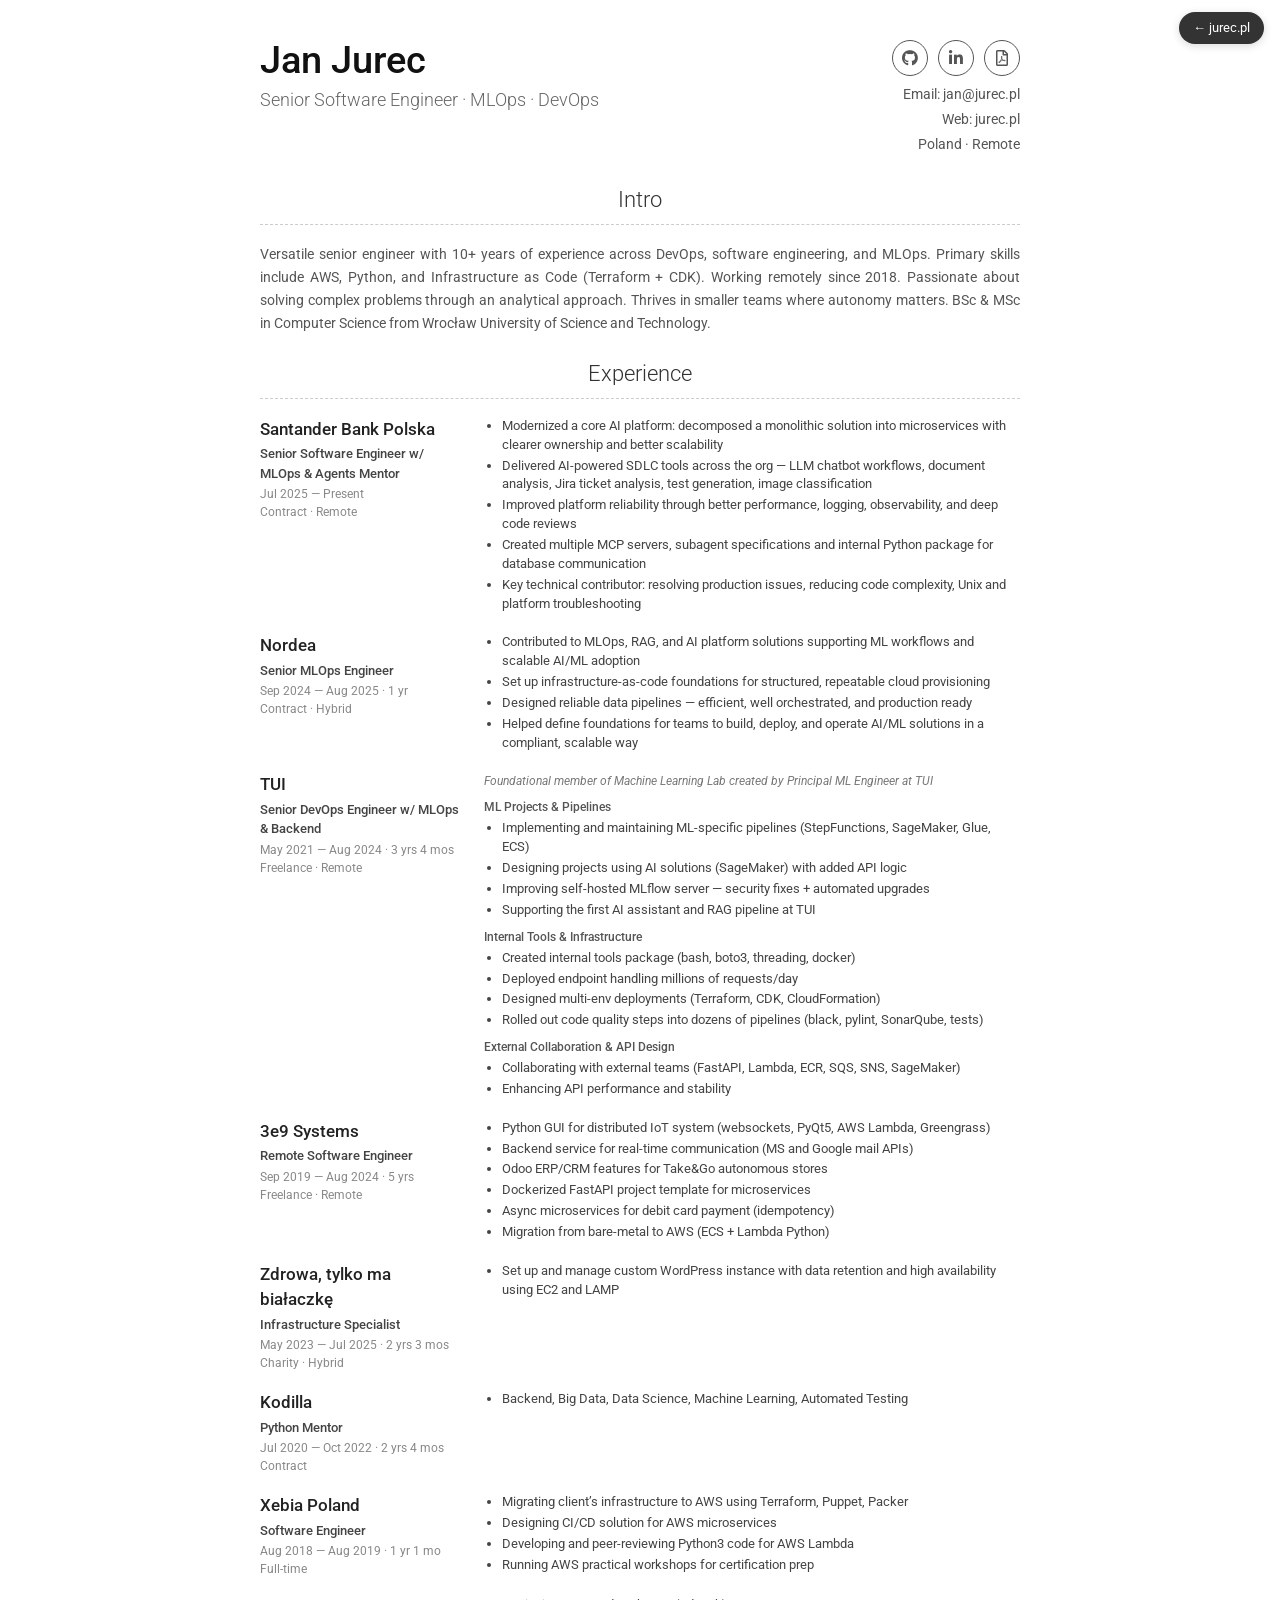
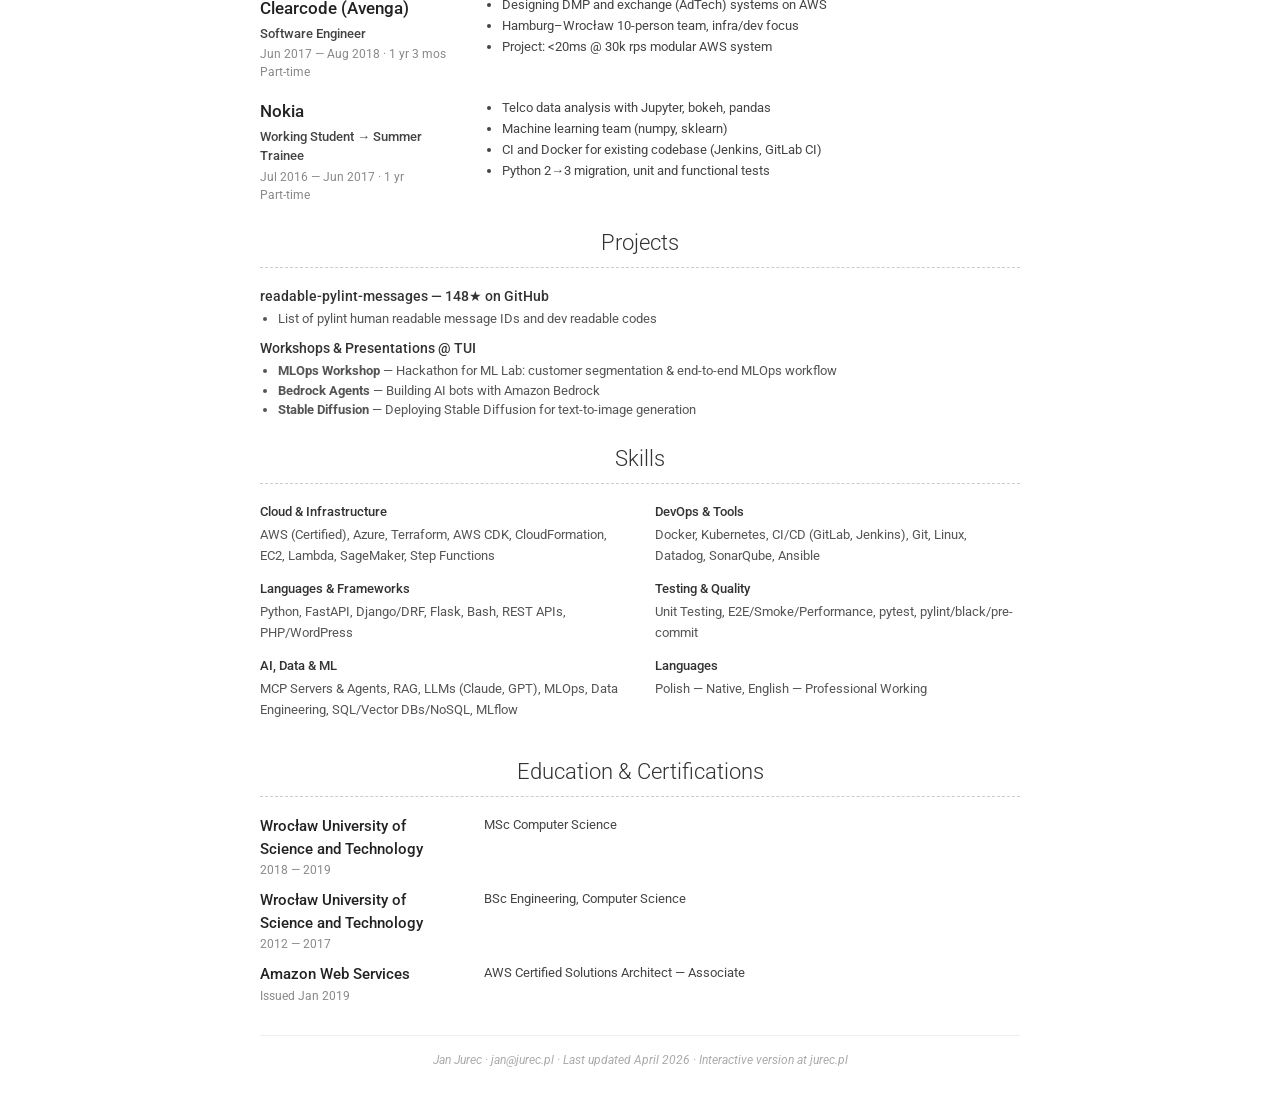
==== cv/index.html @ b870130b "Add CV page, copilot fixes, minimize bug fix, rage mode guard - CV desktop icon, start menu item, te" ====
<!DOCTYPE html>
<html lang="en">
<head>
  <meta charset="utf-8">
  <meta http-equiv="X-UA-Compatible" content="IE=edge">
  <meta name="viewport" content="width=device-width, initial-scale=1">
  <title>Jan Jurec — CV</title>
  <meta name="description" content="Jan Jurec — Senior Software Engineer, MLOps, DevOps, AWS, Python">
  <meta property="og:title" content="Jan Jurec | CV">
  <meta property="og:description" content="Senior Software Engineer — MLOps, DevOps, AWS, Python">
  <meta property="og:url" content="https://jan.jurec.pl/">
  <meta property="og:type" content="website">
  <link rel="shortcut icon" type="image/x-icon" href="/favicon.ico">
  <link rel="stylesheet" href="https://fonts.googleapis.com/css2?family=Roboto:ital,wght@0,100;0,300;0,400;0,500;0,700;1,300;1,400&display=swap">
  <link rel="stylesheet" href="https://use.fontawesome.com/releases/v5.11.2/css/all.css">
  <style>
    @page { size: A4 portrait; margin: 12mm 14mm; }

    *, *::before, *::after { box-sizing: border-box; margin: 0; padding: 0; }

    body {
      font-family: Roboto, sans-serif;
      -webkit-font-smoothing: antialiased;
      color: #333;
      font-size: 15px;
      line-height: 1.5;
      background: #fff;
    }

    a { color: #477dca; text-decoration: none; }
    a:hover { color: #2a5db0; text-decoration: underline; }

    .page { max-width: 800px; margin: 0 auto; padding: 40px 20px; }

    /* === HEADER === */
    .header { display: flex; justify-content: space-between; align-items: flex-start; margin-bottom: 25px; }
    .header-left h1 { font-size: 38px; font-weight: 500; line-height: 1.1; color: #111; }
    .header-left h2 { font-size: 18px; font-weight: 300; color: #666; margin-top: 4px; }
    .header-right { text-align: right; font-size: 14px; line-height: 1.8; color: #555; }
    .header-right a { color: #555; font-weight: 400; }
    .header-right a:hover { color: #477dca; }

    .social-icons { list-style: none; display: flex; justify-content: flex-end; gap: 10px; margin-bottom: 6px; }
    .social-icons a {
      display: flex; align-items: center; justify-content: center;
      width: 36px; height: 36px; border-radius: 50%; border: 1.5px solid #555;
      color: #555; transition: all 0.2s; font-size: 16px;
    }
    .social-icons a:hover { color: #fff; background: #333; border-color: #333; text-decoration: none; }

    /* === SECTIONS === */
    .section { margin-bottom: 22px; }
    .section-title {
      font-size: 22px; font-weight: 300; color: #333; text-align: center;
      border-bottom: 1px dashed #ccc; padding-bottom: 8px; margin-bottom: 18px;
    }

    /* === INTRO === */
    .intro { font-size: 14px; color: #555; line-height: 1.65; text-align: justify; }

    /* === JOBS === */
    .job { display: flex; gap: 24px; margin-bottom: 18px; }
    .job-left { flex: 0 0 200px; min-width: 200px; }
    .job-company { font-size: 17px; font-weight: 500; color: #222; margin-bottom: 2px; }
    .job-role { font-size: 13px; font-weight: 500; color: #444; }
    .job-meta { font-size: 12px; color: #888; margin-top: 2px; }
    .job-right { flex: 1; }
    .job-right ul { padding-left: 18px; margin: 0; }
    .job-right li { font-size: 13px; color: #444; margin-bottom: 2px; line-height: 1.45; }
    .job-highlight { font-size: 12px; font-style: italic; color: #777; margin-bottom: 6px; }
    .job-sub { font-size: 12px; font-weight: 500; color: #555; margin: 8px 0 3px; }

    /* === PROJECTS === */
    .project { margin-bottom: 10px; }
    .project-name { font-size: 14px; font-weight: 500; }
    .project-name a { color: #333; }
    .project-name a:hover { color: #477dca; }
    .project-desc { font-size: 13px; color: #555; margin-top: 1px; }
    .project ul { padding-left: 18px; margin: 2px 0 0; }
    .project li { font-size: 13px; color: #555; }

    /* === SKILLS === */
    .skills-grid { display: flex; gap: 30px; }
    .skills-col { flex: 1; }
    .skill-group { margin-bottom: 12px; }
    .skill-label { font-size: 13px; font-weight: 500; color: #333; margin-bottom: 4px; }
    .skill-items { font-size: 13px; color: #555; line-height: 1.6; }

    /* === EDUCATION === */
    .edu { display: flex; gap: 24px; margin-bottom: 10px; }
    .edu-left { flex: 0 0 200px; min-width: 200px; }
    .edu-school { font-size: 15px; font-weight: 500; color: #222; }
    .edu-degree { font-size: 13px; font-weight: 400; color: #444; }
    .edu-year { font-size: 12px; color: #888; margin-top: 1px; }

    /* === FOOTER === */
    .footer { text-align: center; font-size: 12px; color: #aaa; font-style: italic; margin-top: 30px; padding-top: 15px; border-top: 1px solid #eee; }
    .footer a { color: #aaa; }
    .footer a:hover { color: #477dca; }

    /* === BACK LINK === */
    .back-link {
      position: fixed; top: 12px; right: 16px; z-index: 100;
      font-size: 13px; background: #333; color: #fff;
      padding: 6px 14px; border-radius: 16px;
      transition: background 0.2s; box-shadow: 0 2px 8px rgba(0,0,0,0.15);
    }
    .back-link:hover { background: #555; color: #fff; text-decoration: none; }

    /* === MOBILE === */
    @media screen and (max-width: 640px) {
      .header { flex-direction: column; text-align: center; }
      .header-right { text-align: center; margin-top: 10px; }
      .social-icons { justify-content: center; }
      .job, .edu { flex-direction: column; gap: 4px; }
      .job-left, .edu-left { flex: none; min-width: auto; }
      .skills-grid { flex-direction: column; gap: 10px; }
    }

    /* === PRINT === */
    @media print {
      body { font-size: 10px !important; line-height: 1.35 !important; color: #000 !important; }
      .page { padding: 0; max-width: 100%; }
      .no-print { display: none !important; }
      a { color: #000 !important; }
      a[href]:after { content: none !important; }

      .header { margin-bottom: 12px; }
      .header-left h1 { font-size: 24px !important; }
      .header-left h2 { font-size: 12px !important; }
      .header-right { font-size: 10px !important; line-height: 1.5 !important; }

      .section { margin-bottom: 10px; }
      .section-title { font-size: 14px !important; margin-bottom: 8px; padding-bottom: 4px; }

      .intro { font-size: 10px !important; }

      .job { margin-bottom: 8px; gap: 12px; }
      .job-left { flex: 0 0 140px; min-width: 140px; }
      .job-company { font-size: 11px !important; }
      .job-role { font-size: 9px !important; }
      .job-meta { font-size: 8px !important; }
      .job-right li { font-size: 9px !important; margin-bottom: 0; }
      .job-highlight { font-size: 8.5px !important; }
      .job-sub { font-size: 9px !important; margin: 4px 0 1px; }

      .project-name { font-size: 10px !important; }
      .project-desc, .project li { font-size: 9px !important; }

      .skill-label { font-size: 9.5px !important; }
      .skill-items { font-size: 9px !important; line-height: 1.4 !important; }
      .skill-group { margin-bottom: 5px; }
      .skills-grid { gap: 15px; }

      .edu { margin-bottom: 5px; gap: 12px; }
      .edu-left { flex: 0 0 140px; min-width: 140px; }
      .edu-school { font-size: 10px !important; }
      .edu-degree { font-size: 9px !important; }
      .edu-year { font-size: 8px !important; }

      .footer { margin-top: 10px; padding-top: 6px; font-size: 8px !important; }

      .job, .edu, .project { page-break-inside: avoid; }
    }
  </style>
</head>
<body>

<a href="https://jurec.pl" class="back-link no-print">&#8592; jurec.pl</a>

<div class="page">

  <!-- HEADER -->
  <div class="header">
    <div class="header-left">
      <h1>Jan Jurec</h1>
      <h2>Senior Software Engineer &middot; MLOps &middot; DevOps</h2>
    </div>
    <div class="header-right">
      <ul class="social-icons no-print">
        <li><a href="https://github.com/janjur" target="_blank" title="GitHub"><i class="fab fa-github"></i></a></li>
        <li><a href="https://www.linkedin.com/in/janjur/" target="_blank" title="LinkedIn"><i class="fab fa-linkedin-in"></i></a></li>
        <li><a href="javascript:window.print()" title="Print / Save as PDF"><i class="far fa-file-pdf"></i></a></li>
      </ul>
      <div>Email: <a href="mailto:jan@jurec.pl">jan@jurec.pl</a></div>
      <div>Web: <a href="https://jurec.pl" target="_blank">jurec.pl</a></div>
      <div>Poland &middot; Remote</div>
    </div>
  </div>

  <!-- INTRO -->
  <div class="section">
    <div class="section-title">Intro</div>
    <div class="intro">
      Versatile senior engineer with 10+ years of experience across DevOps, software engineering, and MLOps.
      Primary skills include AWS, Python, and Infrastructure as Code (Terraform&nbsp;+&nbsp;CDK).
      Working remotely since 2018. Passionate about solving complex problems through an analytical approach.
      Thrives in smaller teams where autonomy matters. BSc&nbsp;&amp;&nbsp;MSc in Computer Science from Wroc&#322;aw University of Science and Technology.
    </div>
  </div>

  <!-- EXPERIENCE -->
  <div class="section">
    <div class="section-title">Experience</div>

    <div class="job">
      <div class="job-left">
        <div class="job-company">Santander Bank Polska</div>
        <div class="job-role">Senior Software Engineer w/ MLOps &amp; Agents Mentor</div>
        <div class="job-meta">Jul 2025 &#8212; Present<br>Contract &middot; Remote</div>
      </div>
      <div class="job-right">
        <ul>
          <li>Modernized a core AI platform: decomposed a monolithic solution into microservices with clearer ownership and better scalability</li>
          <li>Delivered AI-powered SDLC tools across the org &#8212; LLM chatbot workflows, document analysis, Jira ticket analysis, test generation, image classification</li>
          <li>Improved platform reliability through better performance, logging, observability, and deep code reviews</li>
          <li>Created multiple MCP servers, subagent specifications and internal Python package for database communication</li>
          <li>Key technical contributor: resolving production issues, reducing code complexity, Unix and platform troubleshooting</li>
        </ul>
      </div>
    </div>

    <div class="job">
      <div class="job-left">
        <div class="job-company">Nordea</div>
        <div class="job-role">Senior MLOps Engineer</div>
        <div class="job-meta">Sep 2024 &#8212; Aug 2025 &middot; 1 yr<br>Contract &middot; Hybrid</div>
      </div>
      <div class="job-right">
        <ul>
          <li>Contributed to MLOps, RAG, and AI platform solutions supporting ML workflows and scalable AI/ML adoption</li>
          <li>Set up infrastructure-as-code foundations for structured, repeatable cloud provisioning</li>
          <li>Designed reliable data pipelines &#8212; efficient, well orchestrated, and production ready</li>
          <li>Helped define foundations for teams to build, deploy, and operate AI/ML solutions in a compliant, scalable way</li>
        </ul>
      </div>
    </div>

    <div class="job">
      <div class="job-left">
        <div class="job-company">TUI</div>
        <div class="job-role">Senior DevOps Engineer w/ MLOps &amp; Backend</div>
        <div class="job-meta">May 2021 &#8212; Aug 2024 &middot; 3 yrs 4 mos<br>Freelance &middot; Remote</div>
      </div>
      <div class="job-right">
        <div class="job-highlight">Foundational member of Machine Learning Lab created by Principal ML Engineer at TUI</div>
        <div class="job-sub">ML Projects &amp; Pipelines</div>
        <ul>
          <li>Implementing and maintaining ML-specific pipelines (StepFunctions, SageMaker, Glue, ECS)</li>
          <li>Designing projects using AI solutions (SageMaker) with added API logic</li>
          <li>Improving self-hosted MLflow server &#8212; security fixes + automated upgrades</li>
          <li>Supporting the first AI assistant and RAG pipeline at TUI</li>
        </ul>
        <div class="job-sub">Internal Tools &amp; Infrastructure</div>
        <ul>
          <li>Created internal tools package (bash, boto3, threading, docker)</li>
          <li>Deployed endpoint handling millions of requests/day</li>
          <li>Designed multi-env deployments (Terraform, CDK, CloudFormation)</li>
          <li>Rolled out code quality steps into dozens of pipelines (black, pylint, SonarQube, tests)</li>
        </ul>
        <div class="job-sub">External Collaboration &amp; API Design</div>
        <ul>
          <li>Collaborating with external teams (FastAPI, Lambda, ECR, SQS, SNS, SageMaker)</li>
          <li>Enhancing API performance and stability</li>
        </ul>
      </div>
    </div>

    <div class="job">
      <div class="job-left">
        <div class="job-company">3e9 Systems</div>
        <div class="job-role">Remote Software Engineer</div>
        <div class="job-meta">Sep 2019 &#8212; Aug 2024 &middot; 5 yrs<br>Freelance &middot; Remote</div>
      </div>
      <div class="job-right">
        <ul>
          <li>Python GUI for distributed IoT system (websockets, PyQt5, AWS Lambda, Greengrass)</li>
          <li>Backend service for real-time communication (MS and Google mail APIs)</li>
          <li>Odoo ERP/CRM features for Take&amp;Go autonomous stores</li>
          <li>Dockerized FastAPI project template for microservices</li>
          <li>Async microservices for debit card payment (idempotency)</li>
          <li>Migration from bare-metal to AWS (ECS + Lambda Python)</li>
        </ul>
      </div>
    </div>

    <div class="job">
      <div class="job-left">
        <div class="job-company">Zdrowa, tylko ma bia&#322;aczk&#281;</div>
        <div class="job-role">Infrastructure Specialist</div>
        <div class="job-meta">May 2023 &#8212; Jul 2025 &middot; 2 yrs 3 mos<br>Charity &middot; Hybrid</div>
      </div>
      <div class="job-right">
        <ul>
          <li>Set up and manage custom WordPress instance with data retention and high availability using EC2 and LAMP</li>
        </ul>
      </div>
    </div>

    <div class="job">
      <div class="job-left">
        <div class="job-company">Kodilla</div>
        <div class="job-role">Python Mentor</div>
        <div class="job-meta">Jul 2020 &#8212; Oct 2022 &middot; 2 yrs 4 mos<br>Contract</div>
      </div>
      <div class="job-right">
        <ul>
          <li>Backend, Big Data, Data Science, Machine Learning, Automated Testing</li>
        </ul>
      </div>
    </div>

    <div class="job">
      <div class="job-left">
        <div class="job-company">Xebia Poland</div>
        <div class="job-role">Software Engineer</div>
        <div class="job-meta">Aug 2018 &#8212; Aug 2019 &middot; 1 yr 1 mo<br>Full-time</div>
      </div>
      <div class="job-right">
        <ul>
          <li>Migrating client&#8217;s infrastructure to AWS using Terraform, Puppet, Packer</li>
          <li>Designing CI/CD solution for AWS microservices</li>
          <li>Developing and peer-reviewing Python3 code for AWS Lambda</li>
          <li>Running AWS practical workshops for certification prep</li>
        </ul>
      </div>
    </div>

    <div class="job">
      <div class="job-left">
        <div class="job-company">Clearcode (Avenga)</div>
        <div class="job-role">Software Engineer</div>
        <div class="job-meta">Jun 2017 &#8212; Aug 2018 &middot; 1 yr 3 mos<br>Part-time</div>
      </div>
      <div class="job-right">
        <ul>
          <li>Designing DMP and exchange (AdTech) systems on AWS</li>
          <li>Hamburg&#8211;Wroc&#322;aw 10-person team, infra/dev focus</li>
          <li>Project: &lt;20ms @ 30k rps modular AWS system</li>
        </ul>
      </div>
    </div>

    <div class="job">
      <div class="job-left">
        <div class="job-company">Nokia</div>
        <div class="job-role">Working Student &#8594; Summer Trainee</div>
        <div class="job-meta">Jul 2016 &#8212; Jun 2017 &middot; 1 yr<br>Part-time</div>
      </div>
      <div class="job-right">
        <ul>
          <li>Telco data analysis with Jupyter, bokeh, pandas</li>
          <li>Machine learning team (numpy, sklearn)</li>
          <li>CI and Docker for existing codebase (Jenkins, GitLab CI)</li>
          <li>Python 2&#8594;3 migration, unit and functional tests</li>
        </ul>
      </div>
    </div>
  </div>

  <!-- PROJECTS -->
  <div class="section">
    <div class="section-title">Projects</div>

    <div class="project">
      <div class="project-name"><a href="https://github.com/janjur/readable-pylint-messages" target="_blank">readable-pylint-messages</a> &#8212; 148&#9733; on GitHub</div>
      <ul><li>List of pylint human readable message IDs and dev readable codes</li></ul>
    </div>

    <div class="project">
      <div class="project-name">Workshops &amp; Presentations @ TUI</div>
      <ul>
        <li><b>MLOps Workshop</b> &#8212; Hackathon for ML Lab: customer segmentation &amp; end-to-end MLOps workflow</li>
        <li><b>Bedrock Agents</b> &#8212; Building AI bots with Amazon Bedrock</li>
        <li><b>Stable Diffusion</b> &#8212; Deploying Stable Diffusion for text-to-image generation</li>
      </ul>
    </div>
  </div>

  <!-- SKILLS -->
  <div class="section">
    <div class="section-title">Skills</div>
    <div class="skills-grid">
      <div class="skills-col">
        <div class="skill-group">
          <div class="skill-label">Cloud &amp; Infrastructure</div>
          <div class="skill-items">AWS (Certified), Azure, Terraform, AWS CDK, CloudFormation, EC2, Lambda, SageMaker, Step Functions</div>
        </div>
        <div class="skill-group">
          <div class="skill-label">Languages &amp; Frameworks</div>
          <div class="skill-items">Python, FastAPI, Django/DRF, Flask, Bash, REST APIs, PHP/WordPress</div>
        </div>
        <div class="skill-group">
          <div class="skill-label">AI, Data &amp; ML</div>
          <div class="skill-items">MCP Servers &amp; Agents, RAG, LLMs (Claude, GPT), MLOps, Data Engineering, SQL/Vector DBs/NoSQL, MLflow</div>
        </div>
      </div>
      <div class="skills-col">
        <div class="skill-group">
          <div class="skill-label">DevOps &amp; Tools</div>
          <div class="skill-items">Docker, Kubernetes, CI/CD (GitLab, Jenkins), Git, Linux, Datadog, SonarQube, Ansible</div>
        </div>
        <div class="skill-group">
          <div class="skill-label">Testing &amp; Quality</div>
          <div class="skill-items">Unit Testing, E2E/Smoke/Performance, pytest, pylint/black/pre-commit</div>
        </div>
        <div class="skill-group">
          <div class="skill-label">Languages</div>
          <div class="skill-items">Polish &#8212; Native, English &#8212; Professional Working</div>
        </div>
      </div>
    </div>
  </div>

  <!-- EDUCATION -->
  <div class="section">
    <div class="section-title">Education &amp; Certifications</div>

    <div class="edu">
      <div class="edu-left">
        <div class="edu-school">Wroc&#322;aw University of Science and Technology</div>
        <div class="edu-year">2018 &#8212; 2019</div>
      </div>
      <div class="edu-degree">MSc Computer Science</div>
    </div>

    <div class="edu">
      <div class="edu-left">
        <div class="edu-school">Wroc&#322;aw University of Science and Technology</div>
        <div class="edu-year">2012 &#8212; 2017</div>
      </div>
      <div class="edu-degree">BSc Engineering, Computer Science</div>
    </div>

    <div class="edu">
      <div class="edu-left">
        <div class="edu-school">Amazon Web Services</div>
        <div class="edu-year">Issued Jan 2019</div>
      </div>
      <div class="edu-degree">AWS Certified Solutions Architect &#8212; Associate</div>
    </div>
  </div>

  <!-- FOOTER -->
  <div class="footer">
    Jan Jurec &middot; <a href="mailto:jan@jurec.pl">jan@jurec.pl</a> &middot; Last updated April 2026 &middot; Interactive version at <a href="https://jurec.pl">jurec.pl</a>
  </div>

</div>

</body>
</html>
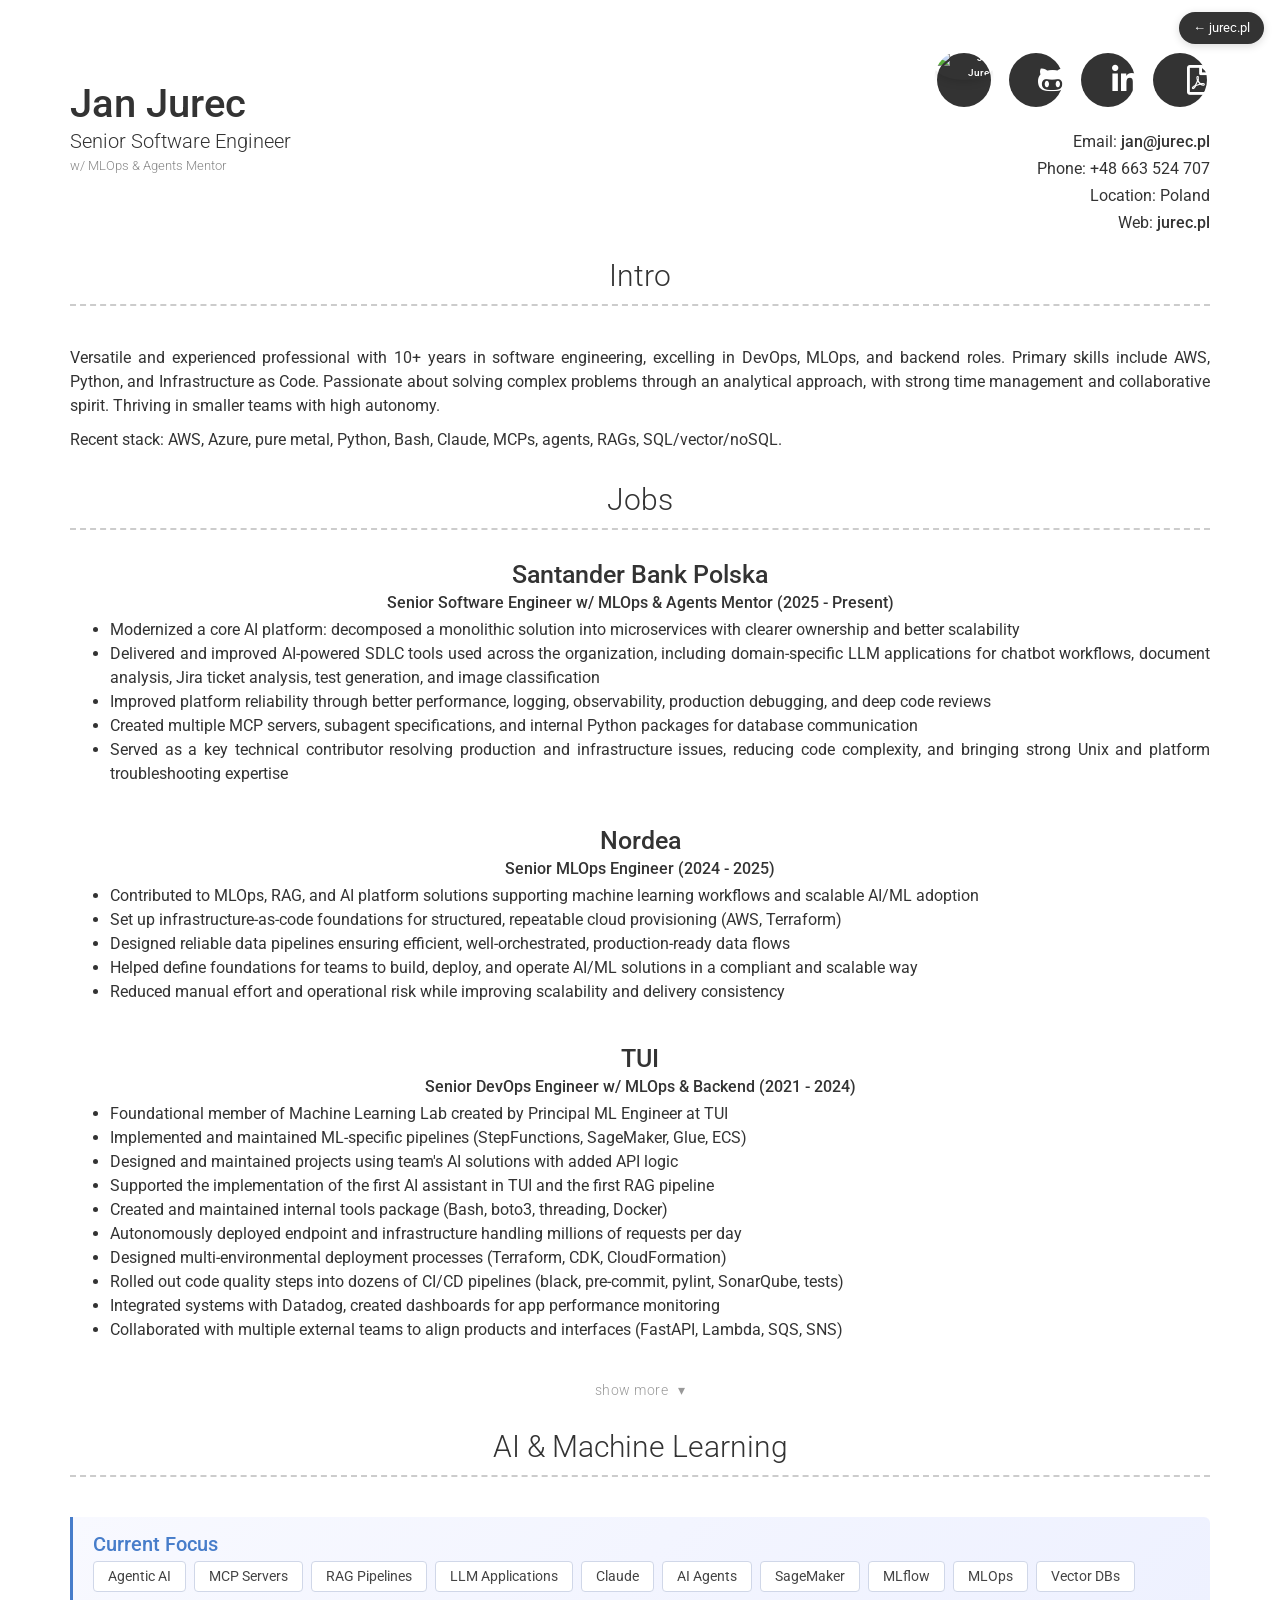
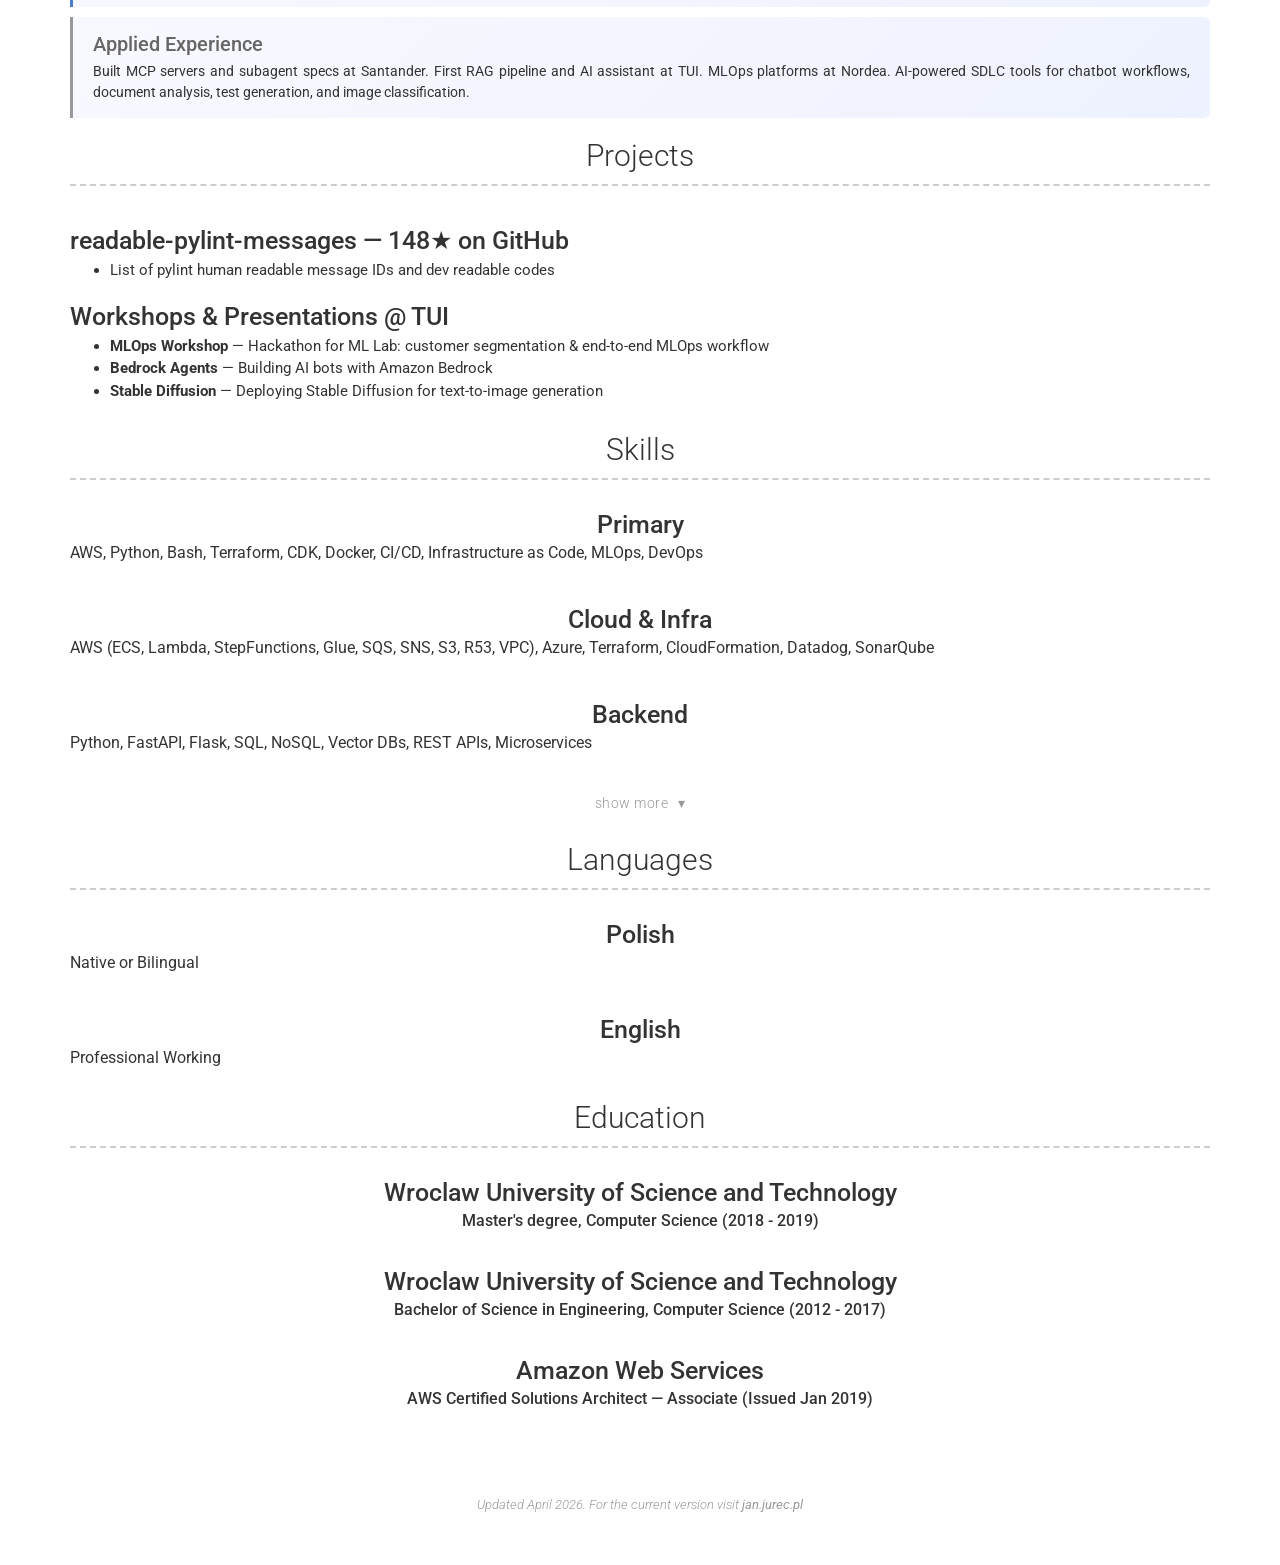
==== commit 00c51475: "Rewrite CV with Bootstrap 3 layout + move CV icon before Contact - Replace CV page with Janek's Boot" ====
--- a/cv/index.html
+++ b/cv/index.html
@@ -2,165 +2,211 @@
 <html lang="en">
 <head>
   <meta charset="utf-8">
-  <meta http-equiv="X-UA-Compatible" content="IE=edge">
   <meta name="viewport" content="width=device-width, initial-scale=1">
-  <title>Jan Jurec — CV</title>
-  <meta name="description" content="Jan Jurec — Senior Software Engineer, MLOps, DevOps, AWS, Python">
+  <title>Jan Jurec | Senior Software Engineer</title>
+  <meta name="description" content="Senior Software Engineer | MLOps, DevOps, Backend | 10+ years | AWS, Python">
   <meta property="og:title" content="Jan Jurec | CV">
   <meta property="og:description" content="Senior Software Engineer — MLOps, DevOps, AWS, Python">
   <meta property="og:url" content="https://jan.jurec.pl/">
   <meta property="og:type" content="website">
   <link rel="shortcut icon" type="image/x-icon" href="/favicon.ico">
-  <link rel="stylesheet" href="https://fonts.googleapis.com/css2?family=Roboto:ital,wght@0,100;0,300;0,400;0,500;0,700;1,300;1,400&display=swap">
+  <link rel="stylesheet" href="https://fonts.googleapis.com/css?family=Roboto:100,300,400,500,700">
+  <link rel="stylesheet" href="https://maxcdn.bootstrapcdn.com/bootstrap/3.3.5/css/bootstrap.min.css">
   <link rel="stylesheet" href="https://use.fontawesome.com/releases/v5.11.2/css/all.css">
   <style>
-    @page { size: A4 portrait; margin: 12mm 14mm; }
-
-    *, *::before, *::after { box-sizing: border-box; margin: 0; padding: 0; }
-
     body {
+      background: #ffffff;
       font-family: Roboto, sans-serif;
       -webkit-font-smoothing: antialiased;
       color: #333;
-      font-size: 15px;
+      font-size: 1rem;
       line-height: 1.5;
+    }
+    h1, h2, h3, h4, h5, h6 {
+      font-family: Roboto, sans-serif;
+      line-height: 1.2;
+      margin: 0 0 0.75rem;
+    }
+    h1 { font-size: 4rem; margin-bottom: 0.1rem; font-weight: 500; }
+    h2 { font-weight: 300; font-size: 2rem; }
+    h3 {
+      font-weight: 300;
+      font-size: 3rem;
+      text-align: center;
+      border-bottom: dashed 2px #CCCCCC;
+      padding-bottom: 10px;
+      margin-bottom: 40px;
+    }
+    h4 { font-weight: 300; font-size: 2.5rem; margin-bottom: 3px; }
+    p, ul { font-size: 1.6rem; text-align: justify; }
+    a { color: #477dca; transition: color 150ms ease; }
+    a:active, a:focus, a:hover { color: #355e98; }
+
+    .container { margin-top: 20px; }
+    .header-container { margin-top: 50px; }
+    .header-left { margin-top: 30px; }
+    .header-right { text-align: right; }
+    .header-right p { font-size: 1.6rem; text-align: right; margin-bottom: 3px; }
+    .header-right a { color: inherit; font-weight: 500; }
+
+    .profile-img {
+      width: 90px; height: 90px;
+      border-radius: 50%;
+      object-fit: cover;
+      box-shadow: 0 2px 8px rgba(0,0,0,0.15);
+    }
+
+    ul.icons { padding: 0; font-size: 1rem; margin-bottom: 20px; text-align: right; display: flex; align-items: center; justify-content: flex-end; gap: 12px; }
+    ul.icons li { display: inline-block; }
+    .icons i { font-size: 30px; line-height: 60px; }
+
+    .button {
+      min-width: 150px; border: none; background: none; color: inherit;
+      vertical-align: middle; position: relative; z-index: 1;
+      border-radius: 0; margin: 0 auto; padding: 5px 20px;
+      display: inline-block; font-weight: 400; max-width: 400px;
+    }
+    .button--round-l { border-radius: 40px; }
+    .button.button--sacnite {
+      width: 60px; height: 60px; min-width: 0; padding: 0;
+      color: #fff; transition: color 0.3s;
+    }
+    .button--sacnite::before {
+      content: ''; position: absolute; top: 0; left: 0;
+      width: 100%; height: 100%; border-radius: inherit; z-index: -1;
+      box-shadow: inset 0 0 0 35px #333;
+      transform: scale3d(0.9, 0.9, 1);
+      transition: box-shadow 0.3s, transform 0.3s;
+    }
+    .button--sacnite:hover { color: #333; }
+    .button--sacnite:hover::before {
+      box-shadow: inset 0 0 0 2px #333;
+      transform: scale3d(1, 1, 1);
+    }
+
+    .list-container h3 { margin-bottom: 0; }
+    .layout {
+      margin-top: 3rem; display: flex; flex-direction: row;
+    }
+    .layout .details {
+      display: flex; flex-direction: column; text-align: left;
+      justify-content: center;
+    }
+    .layout .details p {
+      margin-bottom: 3px; font-size: 1.6rem; text-align: inherit; font-weight: 300;
+    }
+    .layout .details p b { font-weight: 500; }
+    .layout .details h4 { margin-bottom: 0.1rem; font-weight: 500; }
+    .layout-top-middle { flex-direction: column; }
+    .layout-top-middle .details, .layout-top-middle .content { width: 100%; }
+    .layout-top-middle .details { text-align: center; }
+
+    /* Show more toggle */
+    .collapsible-section .layout.hidden-item { display: none; }
+    .collapsible-section.expanded .layout.hidden-item { display: flex; }
+    .show-more-btn {
+      display: block;
+      margin: 2rem auto 0;
+      background: none;
+      border: none;
+      color: #999;
+      font-family: Roboto, sans-serif;
+      font-size: 1.4rem;
+      font-weight: 300;
+      cursor: pointer;
+      padding: 8px 24px;
+      letter-spacing: 0.5px;
+      transition: color 0.2s;
+    }
+    .show-more-btn:hover { color: #555; }
+    .show-more-btn .arrow {
+      display: inline-block;
+      margin-left: 6px;
+      transition: transform 0.3s;
+    }
+    .collapsible-section.expanded .show-more-btn .arrow {
+      transform: rotate(180deg);
+    }
+
+    /* AI highlight */
+    .ai-highlight {
+      background: linear-gradient(135deg, #f8f9ff 0%, #eef1ff 100%);
+      border-left: 3px solid #477dca;
+      border-radius: 0 6px 6px 0;
+      padding: 1.5rem 2rem;
+      margin-top: 2rem;
+    }
+    .ai-highlight h4 {
+      color: #477dca;
+      font-weight: 500;
+      margin-bottom: 0.5rem;
+      font-size: 2rem;
+    }
+    .ai-highlight .tags {
+      display: flex;
+      flex-wrap: wrap;
+      gap: 8px;
+      list-style: none;
+      padding: 0;
+      margin: 0;
+    }
+    .ai-highlight .tags li {
       background: #fff;
-    }
-
-    a { color: #477dca; text-decoration: none; }
-    a:hover { color: #2a5db0; text-decoration: underline; }
-
-    .page { max-width: 800px; margin: 0 auto; padding: 40px 20px; }
-
-    /* === HEADER === */
-    .header { display: flex; justify-content: space-between; align-items: flex-start; margin-bottom: 25px; }
-    .header-left h1 { font-size: 38px; font-weight: 500; line-height: 1.1; color: #111; }
-    .header-left h2 { font-size: 18px; font-weight: 300; color: #666; margin-top: 4px; }
-    .header-right { text-align: right; font-size: 14px; line-height: 1.8; color: #555; }
-    .header-right a { color: #555; font-weight: 400; }
-    .header-right a:hover { color: #477dca; }
-
-    .social-icons { list-style: none; display: flex; justify-content: flex-end; gap: 10px; margin-bottom: 6px; }
-    .social-icons a {
-      display: flex; align-items: center; justify-content: center;
-      width: 36px; height: 36px; border-radius: 50%; border: 1.5px solid #555;
-      color: #555; transition: all 0.2s; font-size: 16px;
-    }
-    .social-icons a:hover { color: #fff; background: #333; border-color: #333; text-decoration: none; }
-
-    /* === SECTIONS === */
-    .section { margin-bottom: 22px; }
-    .section-title {
-      font-size: 22px; font-weight: 300; color: #333; text-align: center;
-      border-bottom: 1px dashed #ccc; padding-bottom: 8px; margin-bottom: 18px;
-    }
-
-    /* === INTRO === */
-    .intro { font-size: 14px; color: #555; line-height: 1.65; text-align: justify; }
-
-    /* === JOBS === */
-    .job { display: flex; gap: 24px; margin-bottom: 18px; }
-    .job-left { flex: 0 0 200px; min-width: 200px; }
-    .job-company { font-size: 17px; font-weight: 500; color: #222; margin-bottom: 2px; }
-    .job-role { font-size: 13px; font-weight: 500; color: #444; }
-    .job-meta { font-size: 12px; color: #888; margin-top: 2px; }
-    .job-right { flex: 1; }
-    .job-right ul { padding-left: 18px; margin: 0; }
-    .job-right li { font-size: 13px; color: #444; margin-bottom: 2px; line-height: 1.45; }
-    .job-highlight { font-size: 12px; font-style: italic; color: #777; margin-bottom: 6px; }
-    .job-sub { font-size: 12px; font-weight: 500; color: #555; margin: 8px 0 3px; }
-
-    /* === PROJECTS === */
-    .project { margin-bottom: 10px; }
-    .project-name { font-size: 14px; font-weight: 500; }
-    .project-name a { color: #333; }
-    .project-name a:hover { color: #477dca; }
-    .project-desc { font-size: 13px; color: #555; margin-top: 1px; }
-    .project ul { padding-left: 18px; margin: 2px 0 0; }
-    .project li { font-size: 13px; color: #555; }
-
-    /* === SKILLS === */
-    .skills-grid { display: flex; gap: 30px; }
-    .skills-col { flex: 1; }
-    .skill-group { margin-bottom: 12px; }
-    .skill-label { font-size: 13px; font-weight: 500; color: #333; margin-bottom: 4px; }
-    .skill-items { font-size: 13px; color: #555; line-height: 1.6; }
-
-    /* === EDUCATION === */
-    .edu { display: flex; gap: 24px; margin-bottom: 10px; }
-    .edu-left { flex: 0 0 200px; min-width: 200px; }
-    .edu-school { font-size: 15px; font-weight: 500; color: #222; }
-    .edu-degree { font-size: 13px; font-weight: 400; color: #444; }
-    .edu-year { font-size: 12px; color: #888; margin-top: 1px; }
-
-    /* === FOOTER === */
-    .footer { text-align: center; font-size: 12px; color: #aaa; font-style: italic; margin-top: 30px; padding-top: 15px; border-top: 1px solid #eee; }
-    .footer a { color: #aaa; }
-    .footer a:hover { color: #477dca; }
-
-    /* === BACK LINK === */
+      border: 1px solid #d0d7e8;
+      border-radius: 4px;
+      padding: 4px 14px;
+      font-size: 1.4rem;
+      font-weight: 400;
+      color: #444;
+    }
+
+    /* Projects */
+    .project-item { margin-top: 2rem; }
+    .project-item h4 { font-weight: 500; margin-bottom: 0.3rem; }
+    .project-item h4 a { color: #333; }
+    .project-item h4 a:hover { color: #477dca; }
+    .project-item p, .project-item li { font-size: 1.5rem; }
+
+    .footer-container { margin-top: 80px; margin-bottom: 40px; }
+    .footer-container p { text-align: center; font-style: italic; font-weight: 300; font-size: 1.3rem; color: #999; }
+    .footer-container a { color: #999; font-style: italic; font-weight: 400; }
+    .footer-container a:hover { color: #555; }
+
+    /* Back link */
     .back-link {
       position: fixed; top: 12px; right: 16px; z-index: 100;
       font-size: 13px; background: #333; color: #fff;
       padding: 6px 14px; border-radius: 16px;
       transition: background 0.2s; box-shadow: 0 2px 8px rgba(0,0,0,0.15);
+      text-decoration: none;
     }
     .back-link:hover { background: #555; color: #fff; text-decoration: none; }
 
-    /* === MOBILE === */
-    @media screen and (max-width: 640px) {
-      .header { flex-direction: column; text-align: center; }
-      .header-right { text-align: center; margin-top: 10px; }
-      .social-icons { justify-content: center; }
-      .job, .edu { flex-direction: column; gap: 4px; }
-      .job-left, .edu-left { flex: none; min-width: auto; }
-      .skills-grid { flex-direction: column; gap: 10px; }
-    }
-
-    /* === PRINT === */
+    @media screen and (max-width: 767px) {
+      .header-container div { text-align: center; }
+      .header-right p { text-align: center; }
+      .header-left { margin-top: 0; }
+      .icons { text-align: center; }
+      .layout .details { text-align: center !important; }
+      .layout .details p { text-align: center !important; }
+    }
+
     @media print {
-      body { font-size: 10px !important; line-height: 1.35 !important; color: #000 !important; }
-      .page { padding: 0; max-width: 100%; }
-      .no-print { display: none !important; }
-      a { color: #000 !important; }
+      @page { size: A4 portrait; margin: 12mm 14mm; }
+      .container { margin-top: 20px; }
+      .header-left { margin-top: 0; }
+      body { font-size: 0.9rem; }
+      h3 { margin-bottom: 20px; }
       a[href]:after { content: none !important; }
-
-      .header { margin-bottom: 12px; }
-      .header-left h1 { font-size: 24px !important; }
-      .header-left h2 { font-size: 12px !important; }
-      .header-right { font-size: 10px !important; line-height: 1.5 !important; }
-
-      .section { margin-bottom: 10px; }
-      .section-title { font-size: 14px !important; margin-bottom: 8px; padding-bottom: 4px; }
-
-      .intro { font-size: 10px !important; }
-
-      .job { margin-bottom: 8px; gap: 12px; }
-      .job-left { flex: 0 0 140px; min-width: 140px; }
-      .job-company { font-size: 11px !important; }
-      .job-role { font-size: 9px !important; }
-      .job-meta { font-size: 8px !important; }
-      .job-right li { font-size: 9px !important; margin-bottom: 0; }
-      .job-highlight { font-size: 8.5px !important; }
-      .job-sub { font-size: 9px !important; margin: 4px 0 1px; }
-
-      .project-name { font-size: 10px !important; }
-      .project-desc, .project li { font-size: 9px !important; }
-
-      .skill-label { font-size: 9.5px !important; }
-      .skill-items { font-size: 9px !important; line-height: 1.4 !important; }
-      .skill-group { margin-bottom: 5px; }
-      .skills-grid { gap: 15px; }
-
-      .edu { margin-bottom: 5px; gap: 12px; }
-      .edu-left { flex: 0 0 140px; min-width: 140px; }
-      .edu-school { font-size: 10px !important; }
-      .edu-degree { font-size: 9px !important; }
-      .edu-year { font-size: 8px !important; }
-
-      .footer { margin-top: 10px; padding-top: 6px; font-size: 8px !important; }
-
-      .job, .edu, .project { page-break-inside: avoid; }
+      .no-print, .no-print * { display: none !important; }
+      .show-more-btn { display: none !important; }
+      .collapsible-section .layout.hidden-item { display: flex !important; }
+      .col-sm-12 { width: 100%; }
+      .col-sm-8 { width: 66.66666667%; }
+      .col-sm-4 { width: 33.33333333%; }
+      .col-sm-3 { width: 25%; }
+      .col-sm-9 { width: 75%; }
+      .col-print-12 { width: 100%; }
     }
   </style>
 </head>
@@ -168,285 +214,377 @@
 
 <a href="https://jurec.pl" class="back-link no-print">&#8592; jurec.pl</a>
 
-<div class="page">
-
-  <!-- HEADER -->
-  <div class="header">
-    <div class="header-left">
+<div class="container header-container">
+  <div class="row">
+    <div class="col-xs-12 col-sm-6 col-md-6 col-lg-8 header-left">
       <h1>Jan Jurec</h1>
-      <h2>Senior Software Engineer &middot; MLOps &middot; DevOps</h2>
-    </div>
-    <div class="header-right">
-      <ul class="social-icons no-print">
-        <li><a href="https://github.com/janjur" target="_blank" title="GitHub"><i class="fab fa-github"></i></a></li>
-        <li><a href="https://www.linkedin.com/in/janjur/" target="_blank" title="LinkedIn"><i class="fab fa-linkedin-in"></i></a></li>
-        <li><a href="javascript:window.print()" title="Print / Save as PDF"><i class="far fa-file-pdf"></i></a></li>
+      <h2>Senior Software Engineer</h2>
+      <p style="font-weight: 300; font-size: 1.3rem; color: #888; margin-top: -0.5rem;">w/ MLOps &amp; Agents Mentor</p>
+    </div>
+    <div class="col-xs-12 col-sm-6 col-md-6 col-lg-4 header-right">
+      <ul class="icons no-print">
+        <li>
+          <a target="_blank" href="https://www.linkedin.com/in/janjur" class="button button--sacnite button--round-l" style="overflow: hidden;">
+            <img class="profile-img" src="[data-uri]" alt="Jan Jurec" style="width: 100%; height: 100%; object-fit: cover; border-radius: 50%;">
+          </a>
+        </li>
+        <li><a target="_blank" href="https://github.com/janjur" class="button button--sacnite button--round-l"><i class="fab fa-github-alt"></i></a></li>
+        <li><a target="_blank" href="https://www.linkedin.com/in/janjur" class="button button--sacnite button--round-l"><i class="fab fa-linkedin-in"></i></a></li>
+        <li><a href="javascript:window.print()" class="button button--sacnite button--round-l" title="Print / Save as PDF"><i class="far fa-file-pdf"></i></a></li>
       </ul>
-      <div>Email: <a href="mailto:jan@jurec.pl">jan@jurec.pl</a></div>
-      <div>Web: <a href="https://jurec.pl" target="_blank">jurec.pl</a></div>
-      <div>Poland &middot; Remote</div>
+      <p>Email: <a href="mailto:jan@jurec.pl">jan@jurec.pl</a></p>
+      <p>Phone: +48 663 524 707</p>
+      <p>Location: Poland</p>
+      <p>Web: <a href="https://jurec.pl" target="_blank">jurec.pl</a></p>
     </div>
   </div>
-
-  <!-- INTRO -->
-  <div class="section">
-    <div class="section-title">Intro</div>
-    <div class="intro">
-      Versatile senior engineer with 10+ years of experience across DevOps, software engineering, and MLOps.
-      Primary skills include AWS, Python, and Infrastructure as Code (Terraform&nbsp;+&nbsp;CDK).
-      Working remotely since 2018. Passionate about solving complex problems through an analytical approach.
-      Thrives in smaller teams where autonomy matters. BSc&nbsp;&amp;&nbsp;MSc in Computer Science from Wroc&#322;aw University of Science and Technology.
-    </div>
+</div>
+
+<main class="page-content">
+  <div class="wrapper">
+
+    <!-- Intro -->
+    <div class="container intro-container">
+      <h3>Intro</h3>
+      <div class="row clearfix">
+        <div class="col-xs-12">
+          <p>Versatile and experienced professional with 10+ years in software engineering, excelling in DevOps, MLOps, and backend roles. Primary skills include AWS, Python, and Infrastructure as Code. Passionate about solving complex problems through an analytical approach, with strong time management and collaborative spirit. Thriving in smaller teams with high autonomy.</p>
+          <p>Recent stack: AWS, Azure, pure metal, Python, Bash, Claude, MCPs, agents, RAGs, SQL/vector/noSQL.</p>
+        </div>
+      </div>
+    </div>
+
+    <!-- Jobs -->
+    <div class="container list-container collapsible-section" data-visible="3">
+      <h3>Jobs</h3>
+
+      <div class="row clearfix layout layout-top-middle">
+        <div class="col-xs-12 col-sm-4 col-md-3 col-print-12 details">
+          <h4>Santander Bank Polska</h4>
+          <p><b>Senior Software Engineer w/ MLOps &amp; Agents Mentor (2025 - Present)</b></p>
+        </div>
+        <div class="col-xs-12 col-sm-8 col-md-9 col-print-12 content">
+          <ul>
+            <li>Modernized a core AI platform: decomposed a monolithic solution into microservices with clearer ownership and better scalability</li>
+            <li>Delivered and improved AI-powered SDLC tools used across the organization, including domain-specific LLM applications for chatbot workflows, document analysis, Jira ticket analysis, test generation, and image classification</li>
+            <li>Improved platform reliability through better performance, logging, observability, production debugging, and deep code reviews</li>
+            <li>Created multiple MCP servers, subagent specifications, and internal Python packages for database communication</li>
+            <li>Served as a key technical contributor resolving production and infrastructure issues, reducing code complexity, and bringing strong Unix and platform troubleshooting expertise</li>
+          </ul>
+        </div>
+      </div>
+
+      <div class="row clearfix layout layout-top-middle">
+        <div class="col-xs-12 col-sm-4 col-md-3 col-print-12 details">
+          <h4>Nordea</h4>
+          <p><b>Senior MLOps Engineer (2024 - 2025)</b></p>
+        </div>
+        <div class="col-xs-12 col-sm-8 col-md-9 col-print-12 content">
+          <ul>
+            <li>Contributed to MLOps, RAG, and AI platform solutions supporting machine learning workflows and scalable AI/ML adoption</li>
+            <li>Set up infrastructure-as-code foundations for structured, repeatable cloud provisioning (AWS, Terraform)</li>
+            <li>Designed reliable data pipelines ensuring efficient, well-orchestrated, production-ready data flows</li>
+            <li>Helped define foundations for teams to build, deploy, and operate AI/ML solutions in a compliant and scalable way</li>
+            <li>Reduced manual effort and operational risk while improving scalability and delivery consistency</li>
+          </ul>
+        </div>
+      </div>
+
+      <div class="row clearfix layout layout-top-middle">
+        <div class="col-xs-12 col-sm-4 col-md-3 col-print-12 details">
+          <h4>TUI</h4>
+          <p><b>Senior DevOps Engineer w/ MLOps &amp; Backend (2021 - 2024)</b></p>
+        </div>
+        <div class="col-xs-12 col-sm-8 col-md-9 col-print-12 content">
+          <ul>
+            <li>Foundational member of Machine Learning Lab created by Principal ML Engineer at TUI</li>
+            <li>Implemented and maintained ML-specific pipelines (StepFunctions, SageMaker, Glue, ECS)</li>
+            <li>Designed and maintained projects using team's AI solutions with added API logic</li>
+            <li>Supported the implementation of the first AI assistant in TUI and the first RAG pipeline</li>
+            <li>Created and maintained internal tools package (Bash, boto3, threading, Docker)</li>
+            <li>Autonomously deployed endpoint and infrastructure handling millions of requests per day</li>
+            <li>Designed multi-environmental deployment processes (Terraform, CDK, CloudFormation)</li>
+            <li>Rolled out code quality steps into dozens of CI/CD pipelines (black, pre-commit, pylint, SonarQube, tests)</li>
+            <li>Integrated systems with Datadog, created dashboards for app performance monitoring</li>
+            <li>Collaborated with multiple external teams to align products and interfaces (FastAPI, Lambda, SQS, SNS)</li>
+          </ul>
+        </div>
+      </div>
+
+      <div class="row clearfix layout layout-top-middle hidden-item">
+        <div class="col-xs-12 col-sm-4 col-md-3 col-print-12 details">
+          <h4>Zdrowa, tylko ma bialaczke</h4>
+          <p><b>Infrastructure Specialist &amp; WordPress Wizard (2023 - 2025)</b></p>
+        </div>
+        <div class="col-xs-12 col-sm-8 col-md-9 col-print-12 content">
+          <ul>
+            <li>Set up and managed custom WordPress instance with data retention and high availability using EC2 and LAMP</li>
+          </ul>
+        </div>
+      </div>
+
+      <div class="row clearfix layout layout-top-middle hidden-item">
+        <div class="col-xs-12 col-sm-4 col-md-3 col-print-12 details">
+          <h4>3e9 Systems</h4>
+          <p><b>Remote Software Engineer (2019 - 2024)</b></p>
+        </div>
+        <div class="col-xs-12 col-sm-8 col-md-9 col-print-12 content">
+          <ul>
+            <li>Created Python GUI component for distributed IoT system using websockets, PyQt5, AWS Lambda, AWS Greengrass</li>
+            <li>Designed and implemented backend service for real-time communication application relying on external mail APIs (MS, Google)</li>
+            <li>Developed features for Odoo ERP and CRM framework for autonomous stores</li>
+            <li>Introduced dockerized FastAPI project template for future microservices</li>
+            <li>Designed and implemented asynchronous microservices for debit card payment (idempotency)</li>
+            <li>Migrated on-premise application to AWS cloud: from bare-metal to ECS and Lambda (Python)</li>
+          </ul>
+        </div>
+      </div>
+
+      <div class="row clearfix layout layout-top-middle hidden-item">
+        <div class="col-xs-12 col-sm-4 col-md-3 col-print-12 details">
+          <h4>Kodilla</h4>
+          <p><b>Python Mentor (2020 - 2022)</b></p>
+        </div>
+        <div class="col-xs-12 col-sm-8 col-md-9 col-print-12 content">
+          <ul>
+            <li>Mentored students across Backend, Big Data, Data Science, Machine Learning, and Automated Testing</li>
+          </ul>
+        </div>
+      </div>
+
+      <div class="row clearfix layout layout-top-middle hidden-item">
+        <div class="col-xs-12 col-sm-4 col-md-3 col-print-12 details">
+          <h4>Xebia Poland</h4>
+          <p><b>Software Engineer (2018 - 2019)</b></p>
+        </div>
+        <div class="col-xs-12 col-sm-8 col-md-9 col-print-12 content">
+          <ul>
+            <li>Migrated client infrastructure to AWS using Terraform, Puppet, and Packer</li>
+            <li>Designed and implemented CI/CD solution for AWS microservices</li>
+            <li>Developed and peer-reviewed Python 3 code for AWS Lambda</li>
+            <li>Ran AWS practical workshops preparing for certification</li>
+          </ul>
+        </div>
+      </div>
+
+      <div class="row clearfix layout layout-top-middle hidden-item">
+        <div class="col-xs-12 col-sm-4 col-md-3 col-print-12 details">
+          <h4>Clearcode</h4>
+          <p><b>Software Engineer (2017 - 2018)</b></p>
+        </div>
+        <div class="col-xs-12 col-sm-8 col-md-9 col-print-12 content">
+          <ul>
+            <li>Designed DMP and exchange (AdTech) systems run on AWS (ECS, VPC, ASG, LB, R53, Lambda, EMR)</li>
+            <li>Part of Hamburg-Wroclaw 10-person team with infra/dev focus</li>
+            <li>Built &lt;20ms @ 30k rps modular AWS system</li>
+          </ul>
+        </div>
+      </div>
+
+      <div class="row clearfix layout layout-top-middle hidden-item">
+        <div class="col-xs-12 col-sm-4 col-md-3 col-print-12 details">
+          <h4>Clearcode</h4>
+          <p><b>Python Developer (2017 - 2018)</b></p>
+        </div>
+        <div class="col-xs-12 col-sm-8 col-md-9 col-print-12 content">
+          <ul>
+            <li>Designed and built DMP systems on AWS</li>
+            <li>Wrote Python 3.6 JSON-juggling, machine-learning, API-calling code in a SCRUM framework</li>
+          </ul>
+        </div>
+      </div>
+
+      <div class="row clearfix layout layout-top-middle hidden-item">
+        <div class="col-xs-12 col-sm-4 col-md-3 col-print-12 details">
+          <h4>Nokia</h4>
+          <p><b>Working Student, Big Data &amp; Network Engineering (2016 - 2017)</b></p>
+        </div>
+        <div class="col-xs-12 col-sm-8 col-md-9 col-print-12 content">
+          <ul>
+            <li>Telco data analysis and interactive presentation (Jupyter, Bokeh, Pandas)</li>
+            <li>Part of machine learning team (NumPy, scikit-learn)</li>
+            <li>CI and dockerization of existing codebase (Jenkins, GitLab CI, S3, Sphinx)</li>
+            <li>Testing, documenting, and maintaining web tools (requests, pytest, Flask)</li>
+          </ul>
+        </div>
+      </div>
+
+      <div class="row clearfix layout layout-top-middle hidden-item">
+        <div class="col-xs-12 col-sm-4 col-md-3 col-print-12 details">
+          <h4>Nokia</h4>
+          <p><b>Summer Trainee, Software Configuration Management (2016)</b></p>
+        </div>
+        <div class="col-xs-12 col-sm-8 col-md-9 col-print-12 content">
+          <ul>
+            <li>Migrated codebase from Python 2 to Python 3, created unit and functional tests using GitLab CI</li>
+            <li>Designed new system from scratch with CI/CD using Docker Compose (Redmine, Redis, Flask, Celery, S3)</li>
+          </ul>
+        </div>
+      </div>
+
+      <button class="show-more-btn no-print" onclick="toggleSection(this)">
+        show more <span class="arrow">&#9662;</span>
+      </button>
+    </div>
+
+    <!-- AI / ML (prominent) -->
+    <div class="container">
+      <h3>AI &amp; Machine Learning</h3>
+      <div class="ai-highlight">
+        <h4>Current Focus</h4>
+        <ul class="tags">
+          <li>Agentic AI</li>
+          <li>MCP Servers</li>
+          <li>RAG Pipelines</li>
+          <li>LLM Applications</li>
+          <li>Claude</li>
+          <li>AI Agents</li>
+          <li>SageMaker</li>
+          <li>MLflow</li>
+          <li>MLOps</li>
+          <li>Vector DBs</li>
+        </ul>
+      </div>
+      <div class="ai-highlight" style="margin-top: 1rem; border-left-color: #999;">
+        <h4 style="color: #666;">Applied Experience</h4>
+        <p style="font-size: 1.4rem; margin: 0;">Built MCP servers and subagent specs at Santander. First RAG pipeline and AI assistant at TUI. MLOps platforms at Nordea. AI-powered SDLC tools for chatbot workflows, document analysis, test generation, and image classification.</p>
+      </div>
+    </div>
+
+    <!-- Projects -->
+    <div class="container">
+      <h3>Projects</h3>
+
+      <div class="project-item">
+        <h4><a href="https://github.com/janjur/readable-pylint-messages" target="_blank">readable-pylint-messages</a> &#8212; 148&#9733; on GitHub</h4>
+        <ul><li>List of pylint human readable message IDs and dev readable codes</li></ul>
+      </div>
+
+      <div class="project-item">
+        <h4>Workshops &amp; Presentations @ TUI</h4>
+        <ul>
+          <li><b>MLOps Workshop</b> &#8212; Hackathon for ML Lab: customer segmentation &amp; end-to-end MLOps workflow</li>
+          <li><b>Bedrock Agents</b> &#8212; Building AI bots with Amazon Bedrock</li>
+          <li><b>Stable Diffusion</b> &#8212; Deploying Stable Diffusion for text-to-image generation</li>
+        </ul>
+      </div>
+    </div>
+
+    <!-- Skills -->
+    <div class="container list-container collapsible-section">
+      <h3>Skills</h3>
+
+      <div class="row clearfix layout layout-top-middle">
+        <div class="col-xs-12 col-sm-4 col-md-3 col-print-12 details">
+          <h4>Primary</h4>
+        </div>
+        <div class="col-xs-12 col-sm-8 col-md-9 col-print-12 content">
+          <p>AWS, Python, Bash, Terraform, CDK, Docker, CI/CD, Infrastructure as Code, MLOps, DevOps</p>
+        </div>
+      </div>
+
+      <div class="row clearfix layout layout-top-middle">
+        <div class="col-xs-12 col-sm-4 col-md-3 col-print-12 details">
+          <h4>Cloud &amp; Infra</h4>
+        </div>
+        <div class="col-xs-12 col-sm-8 col-md-9 col-print-12 content">
+          <p>AWS (ECS, Lambda, StepFunctions, Glue, SQS, SNS, S3, R53, VPC), Azure, Terraform, CloudFormation, Datadog, SonarQube</p>
+        </div>
+      </div>
+
+      <div class="row clearfix layout layout-top-middle">
+        <div class="col-xs-12 col-sm-4 col-md-3 col-print-12 details">
+          <h4>Backend</h4>
+        </div>
+        <div class="col-xs-12 col-sm-8 col-md-9 col-print-12 content">
+          <p>Python, FastAPI, Flask, SQL, NoSQL, Vector DBs, REST APIs, Microservices</p>
+        </div>
+      </div>
+
+      <div class="row clearfix layout layout-top-middle hidden-item">
+        <div class="col-xs-12 col-sm-4 col-md-3 col-print-12 details">
+          <h4>Soft Skills</h4>
+        </div>
+        <div class="col-xs-12 col-sm-8 col-md-9 col-print-12 content">
+          <p>Mentoring, Technical Leadership, Cross-functional Collaboration, Remote Work, Time Management</p>
+        </div>
+      </div>
+
+      <button class="show-more-btn no-print" onclick="toggleSection(this)">
+        show more <span class="arrow">&#9662;</span>
+      </button>
+    </div>
+
+    <!-- Languages -->
+    <div class="container list-container">
+      <h3>Languages</h3>
+
+      <div class="row clearfix layout layout-top-middle">
+        <div class="col-xs-12 col-sm-4 col-md-3 col-print-12 details">
+          <h4>Polish</h4>
+        </div>
+        <div class="col-xs-12 col-sm-8 col-md-9 col-print-12 content">
+          <p>Native or Bilingual</p>
+        </div>
+      </div>
+
+      <div class="row clearfix layout layout-top-middle">
+        <div class="col-xs-12 col-sm-4 col-md-3 col-print-12 details">
+          <h4>English</h4>
+        </div>
+        <div class="col-xs-12 col-sm-8 col-md-9 col-print-12 content">
+          <p>Professional Working</p>
+        </div>
+      </div>
+    </div>
+
+    <!-- Education -->
+    <div class="container list-container">
+      <h3>Education</h3>
+
+      <div class="row clearfix layout layout-top-middle">
+        <div class="col-xs-12 col-sm-4 col-md-3 col-print-12 details">
+          <h4>Wroclaw University of Science and Technology</h4>
+          <p><b>Master's degree, Computer Science (2018 - 2019)</b></p>
+        </div>
+        <div class="col-xs-12 col-sm-8 col-md-9 col-print-12 content">
+        </div>
+      </div>
+
+      <div class="row clearfix layout layout-top-middle">
+        <div class="col-xs-12 col-sm-4 col-md-3 col-print-12 details">
+          <h4>Wroclaw University of Science and Technology</h4>
+          <p><b>Bachelor of Science in Engineering, Computer Science (2012 - 2017)</b></p>
+        </div>
+        <div class="col-xs-12 col-sm-8 col-md-9 col-print-12 content">
+        </div>
+      </div>
+
+      <div class="row clearfix layout layout-top-middle">
+        <div class="col-xs-12 col-sm-4 col-md-3 col-print-12 details">
+          <h4>Amazon Web Services</h4>
+          <p><b>AWS Certified Solutions Architect &#8212; Associate (Issued Jan 2019)</b></p>
+        </div>
+        <div class="col-xs-12 col-sm-8 col-md-9 col-print-12 content">
+        </div>
+      </div>
+    </div>
+
+    <!-- Footer -->
+    <div class="container footer-container">
+      <p>Updated April 2026. For the current version visit <a href="https://jan.jurec.pl">jan.jurec.pl</a></p>
+    </div>
+
   </div>
-
-  <!-- EXPERIENCE -->
-  <div class="section">
-    <div class="section-title">Experience</div>
-
-    <div class="job">
-      <div class="job-left">
-        <div class="job-company">Santander Bank Polska</div>
-        <div class="job-role">Senior Software Engineer w/ MLOps &amp; Agents Mentor</div>
-        <div class="job-meta">Jul 2025 &#8212; Present<br>Contract &middot; Remote</div>
-      </div>
-      <div class="job-right">
-        <ul>
-          <li>Modernized a core AI platform: decomposed a monolithic solution into microservices with clearer ownership and better scalability</li>
-          <li>Delivered AI-powered SDLC tools across the org &#8212; LLM chatbot workflows, document analysis, Jira ticket analysis, test generation, image classification</li>
-          <li>Improved platform reliability through better performance, logging, observability, and deep code reviews</li>
-          <li>Created multiple MCP servers, subagent specifications and internal Python package for database communication</li>
-          <li>Key technical contributor: resolving production issues, reducing code complexity, Unix and platform troubleshooting</li>
-        </ul>
-      </div>
-    </div>
-
-    <div class="job">
-      <div class="job-left">
-        <div class="job-company">Nordea</div>
-        <div class="job-role">Senior MLOps Engineer</div>
-        <div class="job-meta">Sep 2024 &#8212; Aug 2025 &middot; 1 yr<br>Contract &middot; Hybrid</div>
-      </div>
-      <div class="job-right">
-        <ul>
-          <li>Contributed to MLOps, RAG, and AI platform solutions supporting ML workflows and scalable AI/ML adoption</li>
-          <li>Set up infrastructure-as-code foundations for structured, repeatable cloud provisioning</li>
-          <li>Designed reliable data pipelines &#8212; efficient, well orchestrated, and production ready</li>
-          <li>Helped define foundations for teams to build, deploy, and operate AI/ML solutions in a compliant, scalable way</li>
-        </ul>
-      </div>
-    </div>
-
-    <div class="job">
-      <div class="job-left">
-        <div class="job-company">TUI</div>
-        <div class="job-role">Senior DevOps Engineer w/ MLOps &amp; Backend</div>
-        <div class="job-meta">May 2021 &#8212; Aug 2024 &middot; 3 yrs 4 mos<br>Freelance &middot; Remote</div>
-      </div>
-      <div class="job-right">
-        <div class="job-highlight">Foundational member of Machine Learning Lab created by Principal ML Engineer at TUI</div>
-        <div class="job-sub">ML Projects &amp; Pipelines</div>
-        <ul>
-          <li>Implementing and maintaining ML-specific pipelines (StepFunctions, SageMaker, Glue, ECS)</li>
-          <li>Designing projects using AI solutions (SageMaker) with added API logic</li>
-          <li>Improving self-hosted MLflow server &#8212; security fixes + automated upgrades</li>
-          <li>Supporting the first AI assistant and RAG pipeline at TUI</li>
-        </ul>
-        <div class="job-sub">Internal Tools &amp; Infrastructure</div>
-        <ul>
-          <li>Created internal tools package (bash, boto3, threading, docker)</li>
-          <li>Deployed endpoint handling millions of requests/day</li>
-          <li>Designed multi-env deployments (Terraform, CDK, CloudFormation)</li>
-          <li>Rolled out code quality steps into dozens of pipelines (black, pylint, SonarQube, tests)</li>
-        </ul>
-        <div class="job-sub">External Collaboration &amp; API Design</div>
-        <ul>
-          <li>Collaborating with external teams (FastAPI, Lambda, ECR, SQS, SNS, SageMaker)</li>
-          <li>Enhancing API performance and stability</li>
-        </ul>
-      </div>
-    </div>
-
-    <div class="job">
-      <div class="job-left">
-        <div class="job-company">3e9 Systems</div>
-        <div class="job-role">Remote Software Engineer</div>
-        <div class="job-meta">Sep 2019 &#8212; Aug 2024 &middot; 5 yrs<br>Freelance &middot; Remote</div>
-      </div>
-      <div class="job-right">
-        <ul>
-          <li>Python GUI for distributed IoT system (websockets, PyQt5, AWS Lambda, Greengrass)</li>
-          <li>Backend service for real-time communication (MS and Google mail APIs)</li>
-          <li>Odoo ERP/CRM features for Take&amp;Go autonomous stores</li>
-          <li>Dockerized FastAPI project template for microservices</li>
-          <li>Async microservices for debit card payment (idempotency)</li>
-          <li>Migration from bare-metal to AWS (ECS + Lambda Python)</li>
-        </ul>
-      </div>
-    </div>
-
-    <div class="job">
-      <div class="job-left">
-        <div class="job-company">Zdrowa, tylko ma bia&#322;aczk&#281;</div>
-        <div class="job-role">Infrastructure Specialist</div>
-        <div class="job-meta">May 2023 &#8212; Jul 2025 &middot; 2 yrs 3 mos<br>Charity &middot; Hybrid</div>
-      </div>
-      <div class="job-right">
-        <ul>
-          <li>Set up and manage custom WordPress instance with data retention and high availability using EC2 and LAMP</li>
-        </ul>
-      </div>
-    </div>
-
-    <div class="job">
-      <div class="job-left">
-        <div class="job-company">Kodilla</div>
-        <div class="job-role">Python Mentor</div>
-        <div class="job-meta">Jul 2020 &#8212; Oct 2022 &middot; 2 yrs 4 mos<br>Contract</div>
-      </div>
-      <div class="job-right">
-        <ul>
-          <li>Backend, Big Data, Data Science, Machine Learning, Automated Testing</li>
-        </ul>
-      </div>
-    </div>
-
-    <div class="job">
-      <div class="job-left">
-        <div class="job-company">Xebia Poland</div>
-        <div class="job-role">Software Engineer</div>
-        <div class="job-meta">Aug 2018 &#8212; Aug 2019 &middot; 1 yr 1 mo<br>Full-time</div>
-      </div>
-      <div class="job-right">
-        <ul>
-          <li>Migrating client&#8217;s infrastructure to AWS using Terraform, Puppet, Packer</li>
-          <li>Designing CI/CD solution for AWS microservices</li>
-          <li>Developing and peer-reviewing Python3 code for AWS Lambda</li>
-          <li>Running AWS practical workshops for certification prep</li>
-        </ul>
-      </div>
-    </div>
-
-    <div class="job">
-      <div class="job-left">
-        <div class="job-company">Clearcode (Avenga)</div>
-        <div class="job-role">Software Engineer</div>
-        <div class="job-meta">Jun 2017 &#8212; Aug 2018 &middot; 1 yr 3 mos<br>Part-time</div>
-      </div>
-      <div class="job-right">
-        <ul>
-          <li>Designing DMP and exchange (AdTech) systems on AWS</li>
-          <li>Hamburg&#8211;Wroc&#322;aw 10-person team, infra/dev focus</li>
-          <li>Project: &lt;20ms @ 30k rps modular AWS system</li>
-        </ul>
-      </div>
-    </div>
-
-    <div class="job">
-      <div class="job-left">
-        <div class="job-company">Nokia</div>
-        <div class="job-role">Working Student &#8594; Summer Trainee</div>
-        <div class="job-meta">Jul 2016 &#8212; Jun 2017 &middot; 1 yr<br>Part-time</div>
-      </div>
-      <div class="job-right">
-        <ul>
-          <li>Telco data analysis with Jupyter, bokeh, pandas</li>
-          <li>Machine learning team (numpy, sklearn)</li>
-          <li>CI and Docker for existing codebase (Jenkins, GitLab CI)</li>
-          <li>Python 2&#8594;3 migration, unit and functional tests</li>
-        </ul>
-      </div>
-    </div>
-  </div>
-
-  <!-- PROJECTS -->
-  <div class="section">
-    <div class="section-title">Projects</div>
-
-    <div class="project">
-      <div class="project-name"><a href="https://github.com/janjur/readable-pylint-messages" target="_blank">readable-pylint-messages</a> &#8212; 148&#9733; on GitHub</div>
-      <ul><li>List of pylint human readable message IDs and dev readable codes</li></ul>
-    </div>
-
-    <div class="project">
-      <div class="project-name">Workshops &amp; Presentations @ TUI</div>
-      <ul>
-        <li><b>MLOps Workshop</b> &#8212; Hackathon for ML Lab: customer segmentation &amp; end-to-end MLOps workflow</li>
-        <li><b>Bedrock Agents</b> &#8212; Building AI bots with Amazon Bedrock</li>
-        <li><b>Stable Diffusion</b> &#8212; Deploying Stable Diffusion for text-to-image generation</li>
-      </ul>
-    </div>
-  </div>
-
-  <!-- SKILLS -->
-  <div class="section">
-    <div class="section-title">Skills</div>
-    <div class="skills-grid">
-      <div class="skills-col">
-        <div class="skill-group">
-          <div class="skill-label">Cloud &amp; Infrastructure</div>
-          <div class="skill-items">AWS (Certified), Azure, Terraform, AWS CDK, CloudFormation, EC2, Lambda, SageMaker, Step Functions</div>
-        </div>
-        <div class="skill-group">
-          <div class="skill-label">Languages &amp; Frameworks</div>
-          <div class="skill-items">Python, FastAPI, Django/DRF, Flask, Bash, REST APIs, PHP/WordPress</div>
-        </div>
-        <div class="skill-group">
-          <div class="skill-label">AI, Data &amp; ML</div>
-          <div class="skill-items">MCP Servers &amp; Agents, RAG, LLMs (Claude, GPT), MLOps, Data Engineering, SQL/Vector DBs/NoSQL, MLflow</div>
-        </div>
-      </div>
-      <div class="skills-col">
-        <div class="skill-group">
-          <div class="skill-label">DevOps &amp; Tools</div>
-          <div class="skill-items">Docker, Kubernetes, CI/CD (GitLab, Jenkins), Git, Linux, Datadog, SonarQube, Ansible</div>
-        </div>
-        <div class="skill-group">
-          <div class="skill-label">Testing &amp; Quality</div>
-          <div class="skill-items">Unit Testing, E2E/Smoke/Performance, pytest, pylint/black/pre-commit</div>
-        </div>
-        <div class="skill-group">
-          <div class="skill-label">Languages</div>
-          <div class="skill-items">Polish &#8212; Native, English &#8212; Professional Working</div>
-        </div>
-      </div>
-    </div>
-  </div>
-
-  <!-- EDUCATION -->
-  <div class="section">
-    <div class="section-title">Education &amp; Certifications</div>
-
-    <div class="edu">
-      <div class="edu-left">
-        <div class="edu-school">Wroc&#322;aw University of Science and Technology</div>
-        <div class="edu-year">2018 &#8212; 2019</div>
-      </div>
-      <div class="edu-degree">MSc Computer Science</div>
-    </div>
-
-    <div class="edu">
-      <div class="edu-left">
-        <div class="edu-school">Wroc&#322;aw University of Science and Technology</div>
-        <div class="edu-year">2012 &#8212; 2017</div>
-      </div>
-      <div class="edu-degree">BSc Engineering, Computer Science</div>
-    </div>
-
-    <div class="edu">
-      <div class="edu-left">
-        <div class="edu-school">Amazon Web Services</div>
-        <div class="edu-year">Issued Jan 2019</div>
-      </div>
-      <div class="edu-degree">AWS Certified Solutions Architect &#8212; Associate</div>
-    </div>
-  </div>
-
-  <!-- FOOTER -->
-  <div class="footer">
-    Jan Jurec &middot; <a href="mailto:jan@jurec.pl">jan@jurec.pl</a> &middot; Last updated April 2026 &middot; Interactive version at <a href="https://jurec.pl">jurec.pl</a>
-  </div>
-
-</div>
+</main>
+
+<script>
+function toggleSection(btn) {
+  var section = btn.closest('.collapsible-section');
+  var expanded = section.classList.toggle('expanded');
+  btn.firstChild.textContent = expanded ? 'show less ' : 'show more ';
+}
+</script>
 
 </body>
 </html>
